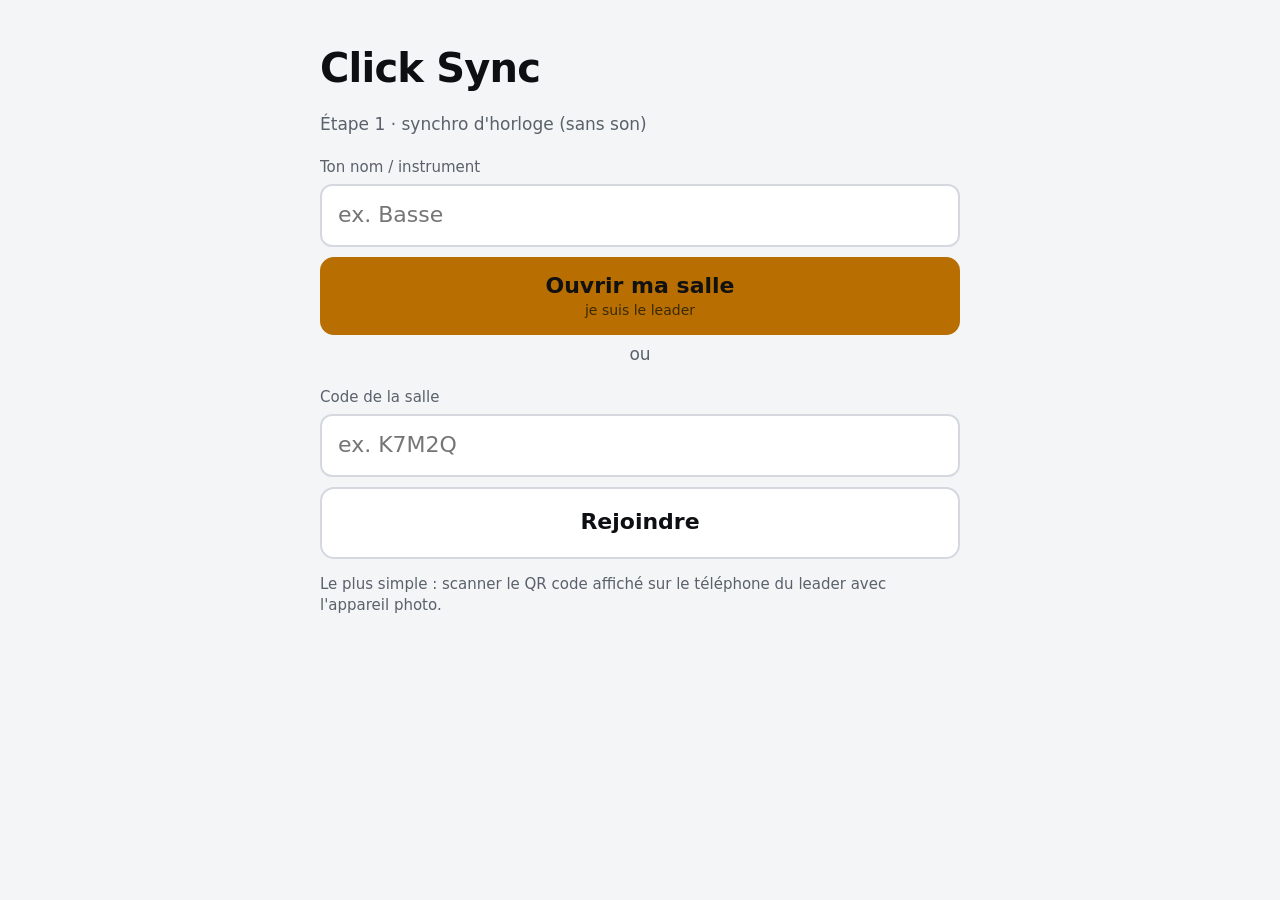
==== index.html @ 8f1a4a06 "Add files via upload" ====
<!doctype html>
<html lang="fr">
  <head>
    <meta charset="utf-8" />
    <meta name="viewport" content="width=device-width, initial-scale=1, viewport-fit=cover" />
    <meta name="color-scheme" content="dark light" />
    <meta name="theme-color" content="#0d0f12" />
    <meta name="apple-mobile-web-app-capable" content="yes" />
    <title>Click Sync</title>
    <script type="module" crossorigin src="./assets/index-BKFMQPiR.js"></script>
    <link rel="stylesheet" crossorigin href="./assets/index-By4wDAma.css">
  </head>
  <body>
    <div id="app"></div>
  </body>
</html>
---- assets/index-By4wDAma.css ----
:root{--bg:#0d0f12;--panel:#171a1f;--line:#2a2f37;--text:#f2f4f7;--muted:#9aa3ae;--accent:#ffb020;--ok:#2ecc71;--bad:#ff4d4d;--flash:#fff;--lightningcss-light: ;--lightningcss-dark:initial;color-scheme:dark}@media (prefers-color-scheme:light){:root{--bg:#f4f5f7;--panel:#fff;--line:#d5d9df;--text:#0d0f12;--muted:#59616b;--accent:#b86e00;--ok:#128a44;--bad:#c62828;--flash:#000;--lightningcss-light:initial;--lightningcss-dark: ;color-scheme:light}}*{box-sizing:border-box}html,body{background:var(--bg);color:var(--text);margin:0}body{padding:env(safe-area-inset-top) 16px env(safe-area-inset-bottom);-webkit-text-size-adjust:100%;font:17px/1.4 system-ui,-apple-system,Segoe UI,Roboto,sans-serif}main{max-width:640px;margin:0 auto;padding:16px 0 48px}h1{letter-spacing:-.02em;margin:24px 0 0;font-size:40px}h2{color:var(--muted);text-transform:uppercase;letter-spacing:.06em;margin:28px 0 10px;font-size:18px}.sub,.hint,.or{color:var(--muted)}.or{text-align:center;margin:8px 0}.hint{font-size:15px}.field{color:var(--muted);margin:20px 0 10px;font-size:15px;display:block}input{width:100%;font:inherit;color:var(--text);background:var(--panel);border:2px solid var(--line);border-radius:12px;margin-top:6px;padding:14px 16px;font-size:22px;display:block}input:focus{border-color:var(--accent);outline:none}input.invalid{border-color:var(--bad)}button{font:inherit;color:var(--text);background:var(--panel);border:2px solid var(--line);cursor:pointer;-webkit-tap-highlight-color:transparent;border-radius:14px}button:active{transform:scale(.98)}button.big{width:100%;min-height:72px;padding:12px;font-size:22px;font-weight:700;display:block}button.big span{color:var(--muted);font-size:14px;font-weight:400;display:block}button.primary{background:var(--accent);border-color:var(--accent);color:#111}button.primary span{color:#3a2a00}button.small{min-height:48px;padding:8px 14px;font-size:15px}button.small.on{border-color:var(--accent);color:var(--accent)}header{justify-content:space-between;align-items:center;gap:12px;font-size:18px;display:flex}.role{color:var(--accent);font-weight:700}.banner{background:var(--panel);border:3px solid var(--line);border-radius:16px;margin:16px 0;padding:18px}.banner.ok{border-color:var(--ok)}.banner.bad{border-color:var(--bad)}.banner.warn{border-color:var(--accent)}.big-state{font-size:30px;font-weight:800}.banner.ok .big-state{color:var(--ok)}.banner.bad .big-state{color:var(--bad)}.big-num{font-variant-numeric:tabular-nums;font-size:52px;font-weight:800;line-height:1.1}details{background:var(--panel);border:2px solid var(--line);border-radius:16px;padding:12px 16px}summary{cursor:pointer;min-height:32px;font-weight:700}#qr{background:#fff;border-radius:8px;max-width:280px;margin:12px auto;padding:8px}#qr svg{width:100%;height:auto;display:block}.url{color:var(--muted);word-break:break-all;text-align:center;font-size:14px}.tools{flex-wrap:wrap;gap:10px;margin-top:16px;display:flex}.device{background:var(--panel);border:2px solid var(--line);border-left-width:8px;border-radius:14px;margin-bottom:10px;padding:12px 14px}.device.ok{border-left-color:var(--ok)}.device.bad{border-left-color:var(--bad)}.dhead{flex-wrap:wrap;align-items:baseline;gap:8px;display:flex}.dhead b{font-size:20px}.dhead small{color:var(--muted)}.dhead em{margin-left:auto;font-style:normal;font-weight:700}.device.ok em{color:var(--ok)}.device.bad em{color:var(--bad)}.metrics{grid-template-columns:repeat(auto-fill,minmax(140px,1fr));gap:6px 12px;margin-top:8px;display:grid}.m span{color:var(--muted);font-size:13px;display:block}.m b{font-variant-numeric:tabular-nums}#flashlayer{background:var(--flash);opacity:0;pointer-events:none;position:fixed;inset:0}#flashlayer.on{opacity:1}
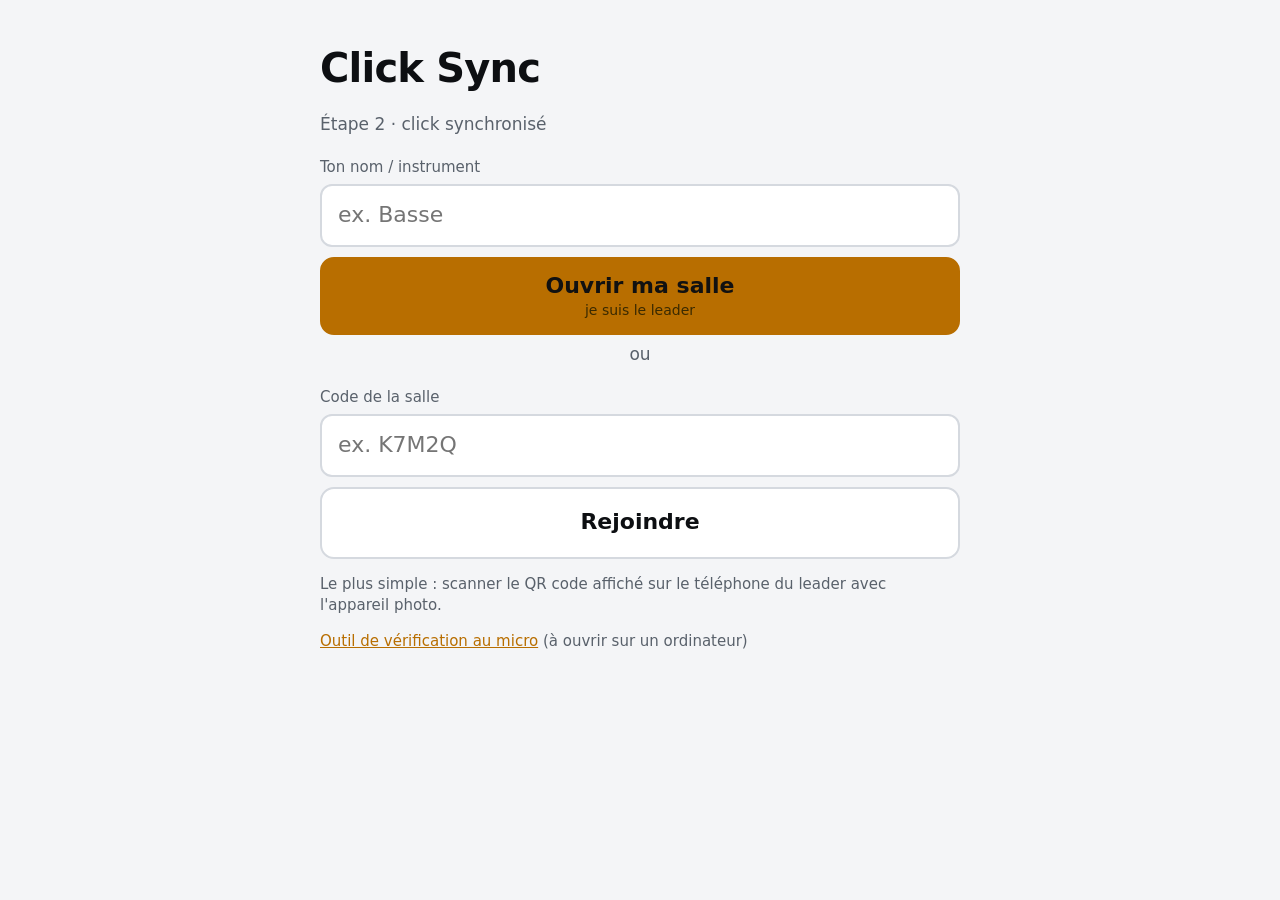
==== commit 341e8573: "Add files via upload" ====
--- a/index.html
+++ b/index.html
@@ -7,8 +7,9 @@
     <meta name="theme-color" content="#0d0f12" />
     <meta name="apple-mobile-web-app-capable" content="yes" />
     <title>Click Sync</title>
-    <script type="module" crossorigin src="./assets/index-BKFMQPiR.js"></script>
-    <link rel="stylesheet" crossorigin href="./assets/index-By4wDAma.css">
+    <script type="module" crossorigin src="./assets/main-83iiBUWT.js"></script>
+    <link rel="modulepreload" crossorigin href="./assets/style-CHm-liLP.js">
+    <link rel="stylesheet" crossorigin href="./assets/style-BWfEwQAd.css">
   </head>
   <body>
     <div id="app"></div>
--- a/assets/style-BWfEwQAd.css
+++ b/assets/style-BWfEwQAd.css
@@ -0,0 +1 @@
+:root{--bg:#0d0f12;--panel:#171a1f;--line:#2a2f37;--text:#f2f4f7;--muted:#9aa3ae;--accent:#ffb020;--ok:#2ecc71;--bad:#ff4d4d;--flash:#fff;--lightningcss-light: ;--lightningcss-dark:initial;color-scheme:dark}@media (prefers-color-scheme:light){:root{--bg:#f4f5f7;--panel:#fff;--line:#d5d9df;--text:#0d0f12;--muted:#59616b;--accent:#b86e00;--ok:#128a44;--bad:#c62828;--flash:#000;--lightningcss-light:initial;--lightningcss-dark: ;color-scheme:light}}*{box-sizing:border-box}html,body{background:var(--bg);color:var(--text);margin:0}body{padding:env(safe-area-inset-top) 16px env(safe-area-inset-bottom);-webkit-text-size-adjust:100%;font:17px/1.4 system-ui,-apple-system,Segoe UI,Roboto,sans-serif}main{max-width:640px;margin:0 auto;padding:16px 0 48px}h1{letter-spacing:-.02em;margin:24px 0 0;font-size:40px}h2{color:var(--muted);text-transform:uppercase;letter-spacing:.06em;margin:28px 0 10px;font-size:18px}.sub,.hint,.or{color:var(--muted)}.or{text-align:center;margin:8px 0}.hint{font-size:15px}.field{color:var(--muted);margin:20px 0 10px;font-size:15px;display:block}input{width:100%;font:inherit;color:var(--text);background:var(--panel);border:2px solid var(--line);border-radius:12px;margin-top:6px;padding:14px 16px;font-size:22px;display:block}input:focus{border-color:var(--accent);outline:none}input.invalid{border-color:var(--bad)}button{font:inherit;color:var(--text);background:var(--panel);border:2px solid var(--line);cursor:pointer;-webkit-tap-highlight-color:transparent;border-radius:14px}button:active{transform:scale(.98)}button.big{width:100%;min-height:72px;padding:12px;font-size:22px;font-weight:700;display:block}button.big span{color:var(--muted);font-size:14px;font-weight:400;display:block}button.primary{background:var(--accent);border-color:var(--accent);color:#111}button.primary span{color:#3a2a00}button.small{min-height:48px;padding:8px 14px;font-size:15px}button.small.on{border-color:var(--accent);color:var(--accent)}header{justify-content:space-between;align-items:center;gap:12px;font-size:18px;display:flex}.role{color:var(--accent);font-weight:700}.banner{background:var(--panel);border:3px solid var(--line);border-radius:16px;margin:16px 0;padding:18px}.banner.ok{border-color:var(--ok)}.banner.bad{border-color:var(--bad)}.banner.warn{border-color:var(--accent)}.big-state{font-size:30px;font-weight:800}.banner.ok .big-state{color:var(--ok)}.banner.bad .big-state{color:var(--bad)}.big-num{font-variant-numeric:tabular-nums;font-size:52px;font-weight:800;line-height:1.1}details{background:var(--panel);border:2px solid var(--line);border-radius:16px;padding:12px 16px}summary{cursor:pointer;min-height:32px;font-weight:700}#qr{background:#fff;border-radius:8px;max-width:280px;margin:12px auto;padding:8px}#qr svg{width:100%;height:auto;display:block}.url{color:var(--muted);word-break:break-all;text-align:center;font-size:14px}.tools{flex-wrap:wrap;gap:10px;margin-top:16px;display:flex}.device{background:var(--panel);border:2px solid var(--line);border-left-width:8px;border-radius:14px;margin-bottom:10px;padding:12px 14px}.device.ok{border-left-color:var(--ok)}.device.bad{border-left-color:var(--bad)}.dhead{flex-wrap:wrap;align-items:baseline;gap:8px;display:flex}.dhead b{font-size:20px}.dhead small{color:var(--muted)}.dhead em{margin-left:auto;font-style:normal;font-weight:700}.device.ok em{color:var(--ok)}.device.bad em{color:var(--bad)}.metrics{grid-template-columns:repeat(auto-fill,minmax(140px,1fr));gap:6px 12px;margin-top:8px;display:grid}.m span{color:var(--muted);font-size:13px;display:block}.m b{font-variant-numeric:tabular-nums}#flashlayer{background:var(--flash);opacity:0;pointer-events:none;position:fixed;inset:0}#flashlayer.on{opacity:1}.hidden{display:none!important}a{color:var(--accent)}.syncline{background:var(--panel);border:2px solid var(--line);border-radius:12px;margin:12px 0;padding:10px 14px;font-size:15px}.syncline.ok{border-color:var(--ok)}.syncline.ok b{color:var(--ok)}.syncline.bad{border-color:var(--bad)}.syncline.bad b{color:var(--bad);font-size:20px}.syncline.warn{border-color:var(--accent)}.beat{text-align:center;background:var(--panel);border:3px solid var(--line);border-radius:20px;margin:12px 0;padding:12px}.beatlabel{color:var(--muted);text-transform:uppercase;letter-spacing:.06em;font-size:20px;font-weight:700}.beatnum{font-variant-numeric:tabular-nums;font-size:min(44vw,240px);font-weight:900;line-height:1}.beat.playing.downbeat .beatnum{color:var(--accent)}.beat.countin{border-color:var(--accent)}.beat.countin .beatlabel{color:var(--accent)}.dots{justify-content:center;gap:14px;min-height:26px;display:flex}.dots i{background:var(--line);border-radius:50%;width:22px;height:22px}.dots i.on{background:var(--accent)}.transport{margin:12px 0}.tempo{justify-content:center;align-items:center;gap:8px;margin:12px 0;display:flex}.tempo>div{text-align:center;min-width:110px}.tempo b{font-variant-numeric:tabular-nums;font-size:44px;line-height:1;display:block}.tempo span{color:var(--muted);font-size:13px}.tempo button{min-width:56px;min-height:56px;font-size:18px;font-weight:700}button.big.stop{background:var(--bad);border-color:var(--bad);color:#fff}details{margin-top:14px}input[type=range]{height:44px;accent-color:var(--accent);background:0 0;border:none;padding:0}main.wide{max-width:980px}.steps{padding-left:20px}.steps li{margin:6px 0}.scroll{overflow-x:auto}table{border-collapse:collapse;font-variant-numeric:tabular-nums;width:100%;margin-top:16px}th,td{text-align:left;border-bottom:1px solid var(--line);white-space:nowrap;padding:8px 10px}th{color:var(--muted);font-size:13px;font-weight:600}tr.ok td:first-child{box-shadow:inset 6px 0 var(--ok)}tr.bad td:first-child{box-shadow:inset 6px 0 var(--bad)}.kpis{grid-template-columns:repeat(auto-fit,minmax(180px,1fr));gap:10px;margin-top:16px;display:grid}.kpi{background:var(--panel);border:2px solid var(--line);border-radius:14px;padding:12px 14px}.kpi.ok{border-color:var(--ok)}.kpi.bad{border-color:var(--bad)}.kpi span,.kpi small{color:var(--muted);font-size:13px;display:block}.kpi b{font-variant-numeric:tabular-nums;font-size:30px}button:disabled{opacity:.5}
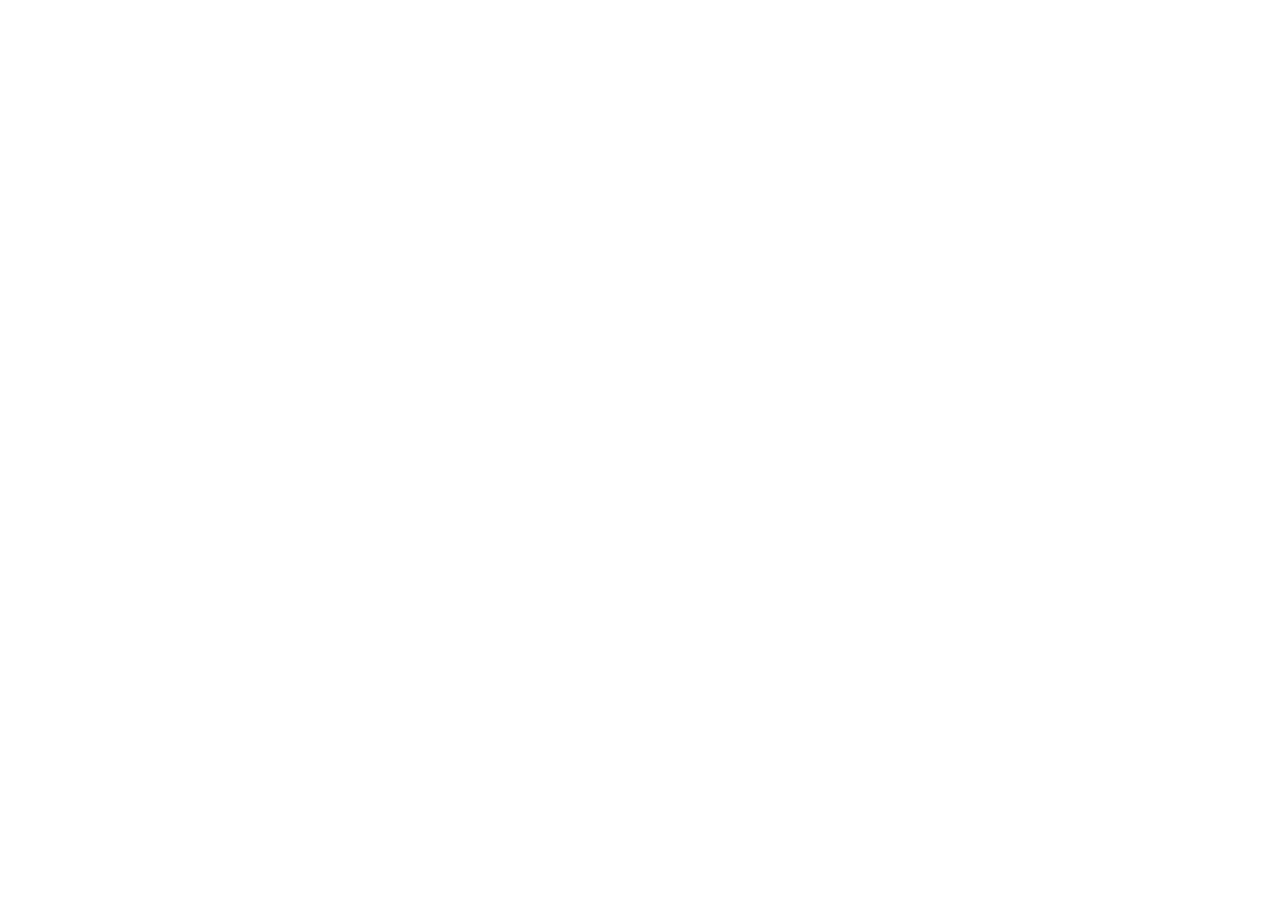
==== commit 5ee2dd8e: "Add files via upload" ====
--- a/index.html
+++ b/index.html
@@ -7,9 +7,9 @@
     <meta name="theme-color" content="#0d0f12" />
     <meta name="apple-mobile-web-app-capable" content="yes" />
     <title>Click Sync</title>
-    <script type="module" crossorigin src="./assets/main-83iiBUWT.js"></script>
-    <link rel="modulepreload" crossorigin href="./assets/style-CHm-liLP.js">
-    <link rel="stylesheet" crossorigin href="./assets/style-BWfEwQAd.css">
+    <script type="module" crossorigin src="./assets/main-Bmc4RZAK.js"></script>
+    <link rel="modulepreload" crossorigin href="./assets/style-BR41Qc20.js">
+    <link rel="stylesheet" crossorigin href="./assets/style-CN7kV2zy.css">
   </head>
   <body>
     <div id="app"></div>
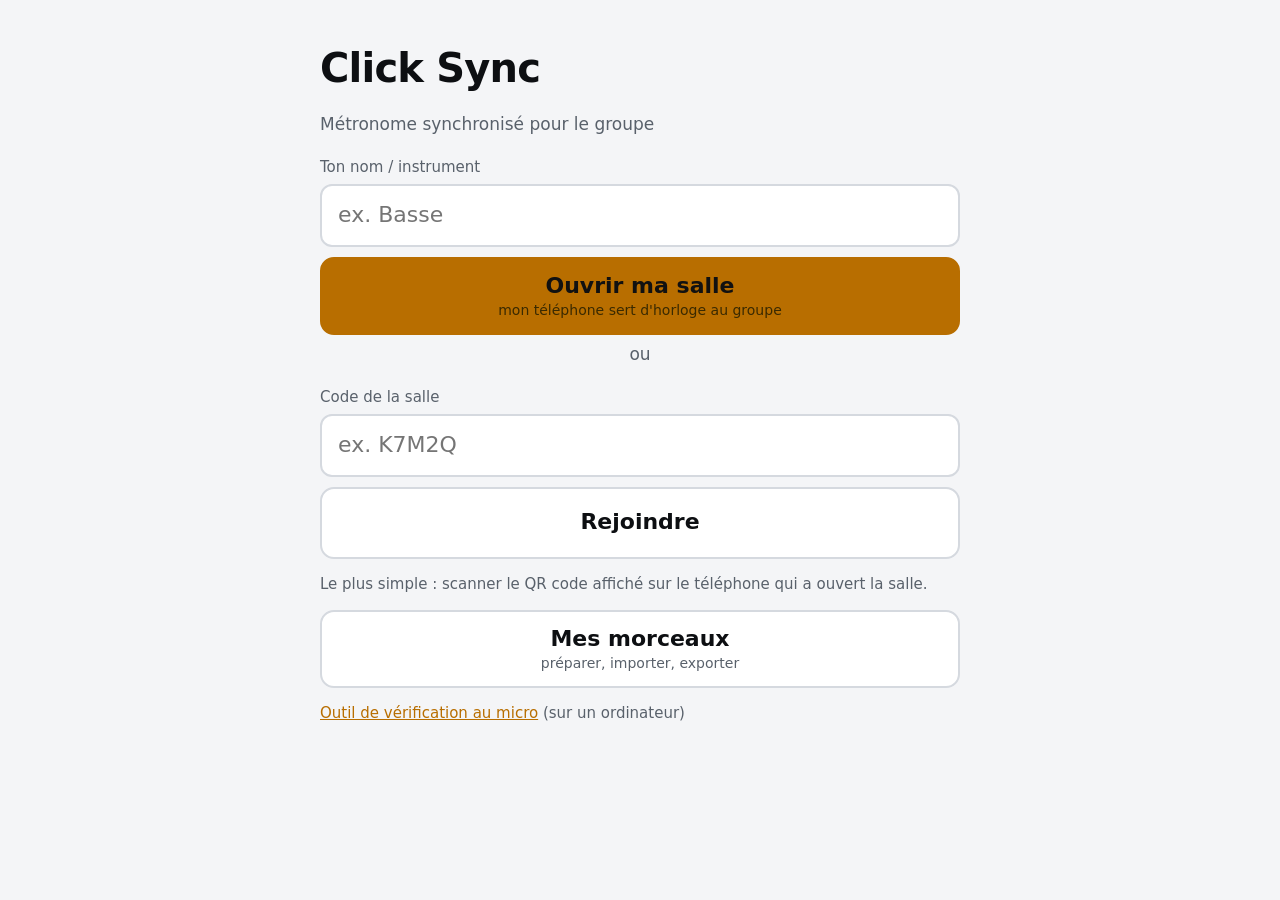
==== commit f933380d: "Add files via upload" ====
--- a/index.html
+++ b/index.html
@@ -7,9 +7,9 @@
     <meta name="theme-color" content="#0d0f12" />
     <meta name="apple-mobile-web-app-capable" content="yes" />
     <title>Click Sync</title>
-    <script type="module" crossorigin src="./assets/main-Bmc4RZAK.js"></script>
-    <link rel="modulepreload" crossorigin href="./assets/style-BR41Qc20.js">
-    <link rel="stylesheet" crossorigin href="./assets/style-CN7kV2zy.css">
+    <script type="module" crossorigin src="./main-BQg0typQ.js"></script>
+    <link rel="modulepreload" crossorigin href="./style-I3SqId_m.js">
+    <link rel="stylesheet" crossorigin href="./style-CN7kV2zy.css">
   </head>
   <body>
     <div id="app"></div>
--- a/style-CN7kV2zy.css
+++ b/style-CN7kV2zy.css
@@ -0,0 +1 @@
+:root{--bg:#0d0f12;--panel:#171a1f;--line:#2a2f37;--text:#f2f4f7;--muted:#9aa3ae;--accent:#ffb020;--ok:#2ecc71;--bad:#ff4d4d;--flash:#fff;--lightningcss-light: ;--lightningcss-dark:initial;color-scheme:dark}@media (prefers-color-scheme:light){:root{--bg:#f4f5f7;--panel:#fff;--line:#d5d9df;--text:#0d0f12;--muted:#59616b;--accent:#b86e00;--ok:#128a44;--bad:#c62828;--flash:#000;--lightningcss-light:initial;--lightningcss-dark: ;color-scheme:light}}*{box-sizing:border-box}html,body{background:var(--bg);color:var(--text);margin:0}body{padding:env(safe-area-inset-top) 16px env(safe-area-inset-bottom);-webkit-text-size-adjust:100%;font:17px/1.4 system-ui,-apple-system,Segoe UI,Roboto,sans-serif}main{max-width:640px;margin:0 auto;padding:16px 0 48px}h1{letter-spacing:-.02em;margin:24px 0 0;font-size:40px}h2{color:var(--muted);text-transform:uppercase;letter-spacing:.06em;margin:28px 0 10px;font-size:18px}.sub,.hint,.or{color:var(--muted)}.or{text-align:center;margin:8px 0}.hint{font-size:15px}.field{color:var(--muted);margin:20px 0 10px;font-size:15px;display:block}input{width:100%;font:inherit;color:var(--text);background:var(--panel);border:2px solid var(--line);border-radius:12px;margin-top:6px;padding:14px 16px;font-size:22px;display:block}input:focus{border-color:var(--accent);outline:none}input.invalid{border-color:var(--bad)}button{font:inherit;color:var(--text);background:var(--panel);border:2px solid var(--line);cursor:pointer;-webkit-tap-highlight-color:transparent;border-radius:14px}button:active{transform:scale(.98)}button.big{width:100%;min-height:72px;padding:12px;font-size:22px;font-weight:700;display:block}button.big span{color:var(--muted);font-size:14px;font-weight:400;display:block}button.primary{background:var(--accent);border-color:var(--accent);color:#111}button.primary span{color:#3a2a00}button.small{min-height:48px;padding:8px 14px;font-size:15px}button.small.on{border-color:var(--accent);color:var(--accent)}header{justify-content:space-between;align-items:center;gap:12px;font-size:18px;display:flex}.role{color:var(--accent);font-weight:700}.banner{background:var(--panel);border:3px solid var(--line);border-radius:16px;margin:16px 0;padding:18px}.banner.ok{border-color:var(--ok)}.banner.bad{border-color:var(--bad)}.banner.warn{border-color:var(--accent)}.big-state{font-size:30px;font-weight:800}.banner.ok .big-state{color:var(--ok)}.banner.bad .big-state{color:var(--bad)}.big-num{font-variant-numeric:tabular-nums;font-size:52px;font-weight:800;line-height:1.1}details{background:var(--panel);border:2px solid var(--line);border-radius:16px;padding:12px 16px}summary{cursor:pointer;min-height:32px;font-weight:700}#qr svg{width:100%;height:auto;display:block}.url{color:var(--muted);word-break:break-all;text-align:center;font-size:14px}.tools{flex-wrap:wrap;gap:10px;margin-top:16px;display:flex}.device{background:var(--panel);border:2px solid var(--line);border-left-width:8px;border-radius:14px;margin-bottom:10px;padding:12px 14px}.device.ok{border-left-color:var(--ok)}.device.bad{border-left-color:var(--bad)}.dhead{flex-wrap:wrap;align-items:baseline;gap:8px;display:flex}.dhead b{font-size:20px}.dhead small{color:var(--muted)}.dhead em{margin-left:auto;font-style:normal;font-weight:700}.device.ok em{color:var(--ok)}.device.bad em{color:var(--bad)}.metrics{grid-template-columns:repeat(auto-fill,minmax(140px,1fr));gap:6px 12px;margin-top:8px;display:grid}.m span{color:var(--muted);font-size:13px;display:block}.m b{font-variant-numeric:tabular-nums}#flashlayer{background:var(--flash);opacity:0;pointer-events:none;position:fixed;inset:0}#flashlayer.on{opacity:1}.hidden{display:none!important}a{color:var(--accent)}.syncline{background:var(--panel);border:2px solid var(--line);border-radius:12px;margin:12px 0;padding:10px 14px;font-size:15px}.syncline.ok{border-color:var(--ok)}.syncline.ok b{color:var(--ok)}.syncline.bad{border-color:var(--bad)}.syncline.bad b{color:var(--bad);font-size:20px}.syncline.warn{border-color:var(--accent)}.beat{text-align:center;background:var(--panel);border:3px solid var(--line);border-radius:20px;margin:12px 0;padding:12px}.beatlabel{color:var(--muted);text-transform:uppercase;letter-spacing:.06em;font-size:20px;font-weight:700}.beatnum{font-variant-numeric:tabular-nums;font-size:min(44vw,240px);font-weight:900;line-height:1}.beat.playing.downbeat .beatnum{color:var(--accent)}.beat.countin{border-color:var(--accent)}.beat.countin .beatlabel{color:var(--accent)}.dots{flex-wrap:wrap;justify-content:center;align-items:center;gap:10px;min-height:48px;display:flex}.dots i{--w:1;height:34px;min-width:calc(34px * var(--w) + 10px * (var(--w) - 1));background:var(--line);cursor:pointer;border-radius:17px}.dots i.N{height:22px}.dots i.M{height:22px;box-shadow:inset 0 0 0 3px var(--line);background:0 0}.dots i.on{background:var(--accent)}.dots i.M.on{box-shadow:inset 0 0 0 3px var(--accent);background:0 0}.transport{margin:12px 0}.tempo{justify-content:center;align-items:center;gap:8px;margin:12px 0;display:flex}.tempo>div{text-align:center;min-width:110px}.tempo b{font-variant-numeric:tabular-nums;font-size:44px;line-height:1;display:block}.tempo span{color:var(--muted);font-size:13px}.tempo button{min-width:56px;min-height:56px;font-size:18px;font-weight:700}button.big.stop{background:var(--bad);border-color:var(--bad);color:#fff}details{margin-top:14px}input[type=range]{height:44px;accent-color:var(--accent);background:0 0;border:none;padding:0}main.wide{max-width:980px}.steps{padding-left:20px}.steps li{margin:6px 0}.scroll{overflow-x:auto}table{border-collapse:collapse;font-variant-numeric:tabular-nums;width:100%;margin-top:16px}th,td{text-align:left;border-bottom:1px solid var(--line);white-space:nowrap;padding:8px 10px}th{color:var(--muted);font-size:13px;font-weight:600}tr.ok td:first-child{box-shadow:inset 6px 0 var(--ok)}tr.bad td:first-child{box-shadow:inset 6px 0 var(--bad)}.kpis{grid-template-columns:repeat(auto-fit,minmax(180px,1fr));gap:10px;margin-top:16px;display:grid}.kpi{background:var(--panel);border:2px solid var(--line);border-radius:14px;padding:12px 14px}.kpi.ok{border-color:var(--ok)}.kpi.bad{border-color:var(--bad)}.kpi span,.kpi small{color:var(--muted);font-size:13px;display:block}.kpi b{font-variant-numeric:tabular-nums;font-size:30px}button:disabled{opacity:.5}h3{color:var(--muted);text-transform:uppercase;letter-spacing:.06em;margin:22px 0 8px;font-size:15px}.tabs{z-index:5;background:var(--bg);grid-template-columns:repeat(4,1fr);gap:6px;padding:8px 0;display:grid;position:sticky;top:0}.tabs button{min-height:48px;font-size:15px;font-weight:700}.tabs button.on{border-color:var(--accent);color:var(--accent)}.chips{flex-wrap:wrap;gap:8px;margin:8px 0;display:flex}.chip{border-radius:12px;min-width:56px;min-height:48px;padding:6px 14px;font-size:17px;font-weight:700}.chip.on{background:var(--accent);border-color:var(--accent);color:#111}.leadbar{color:var(--muted);justify-content:space-between;align-items:center;gap:10px;margin:6px 0;display:flex}.leadbar .me{color:var(--ok);font-weight:700}.controls{border:none;min-width:0;margin:0;padding:0}.controls:disabled{opacity:.45}.controls input[type=range]{width:100%}.custom{flex-wrap:wrap;align-items:center;gap:8px;margin:8px 0;display:flex}.custom input,.custom select{width:auto;margin:0;padding:10px;font-size:18px}.custom #cnum{width:80px}.custom #cgroups{flex:1;min-width:140px}select{font:inherit;color:var(--text);background:var(--panel);border:2px solid var(--line);border-radius:10px;padding:10px;font-size:17px}.field.inline{align-items:center;gap:10px;margin:8px 0;display:flex}.field.inline select{flex:1;min-width:0}.songbar{background:var(--panel);border:2px solid var(--line);border-radius:14px;margin:8px 0;padding:12px 14px}.songbar b{font-size:20px}.songbar .small{margin-top:6px}.chart{background:var(--panel);border:2px solid var(--line);scroll-behavior:smooth;border-radius:14px;max-height:46vh;margin:10px 0;padding:4px 10px 10px;overflow-y:auto}.chart h4{color:var(--accent);margin:12px 0 6px;font-size:15px}.chart h4 small{color:var(--muted);font-weight:400}.bars{grid-template-columns:repeat(4,1fr);gap:4px;display:grid}.bar{text-align:center;border:2px solid var(--line);word-break:break-word;border-radius:8px;justify-content:center;align-items:center;min-height:52px;padding:4px;font-size:19px;font-weight:700;display:flex}.bar.next{border-color:var(--muted)}.bar.cur{background:var(--accent);border-color:var(--accent);color:#111}.bar.cur .dim{color:#3a2a00}.dim{color:var(--muted);font-weight:400}.libtools{flex-wrap:wrap;gap:8px;margin:12px 0;display:flex}.filebtn{border:2px solid var(--line);background:var(--panel);cursor:pointer;border-radius:14px;align-items:center;min-height:48px;padding:8px 14px;font-size:15px;display:inline-flex}.songcard{background:var(--panel);border:2px solid var(--line);border-radius:14px;margin:10px 0;padding:12px 14px}.songcard b{font-size:19px}.row{flex-wrap:wrap;gap:8px;margin-top:8px;display:flex}button.primary.small{background:var(--accent);border-color:var(--accent);color:#111;font-weight:700}button.danger{color:var(--bad)}.editor textarea{width:100%;min-height:50vh;color:var(--text);background:var(--panel);border:2px solid var(--line);border-radius:12px;padding:12px;font:15px/1.5 ui-monospace,Menlo,Consolas,monospace}.editor .err{color:var(--bad)}.help pre{white-space:pre-wrap;color:var(--muted);font-size:13px}#toast{left:16px;right:16px;bottom:calc(16px + env(safe-area-inset-bottom));background:var(--text);max-width:600px;color:var(--bg);opacity:0;pointer-events:none;z-index:20;border-radius:12px;margin:0 auto;padding:14px 16px;font-weight:600;transition:all .2s;position:fixed;transform:translateY(20px)}#toast.on{opacity:1;transform:none}#qr{background:#fff;border-radius:8px;max-width:280px;margin:12px auto;padding:8px}
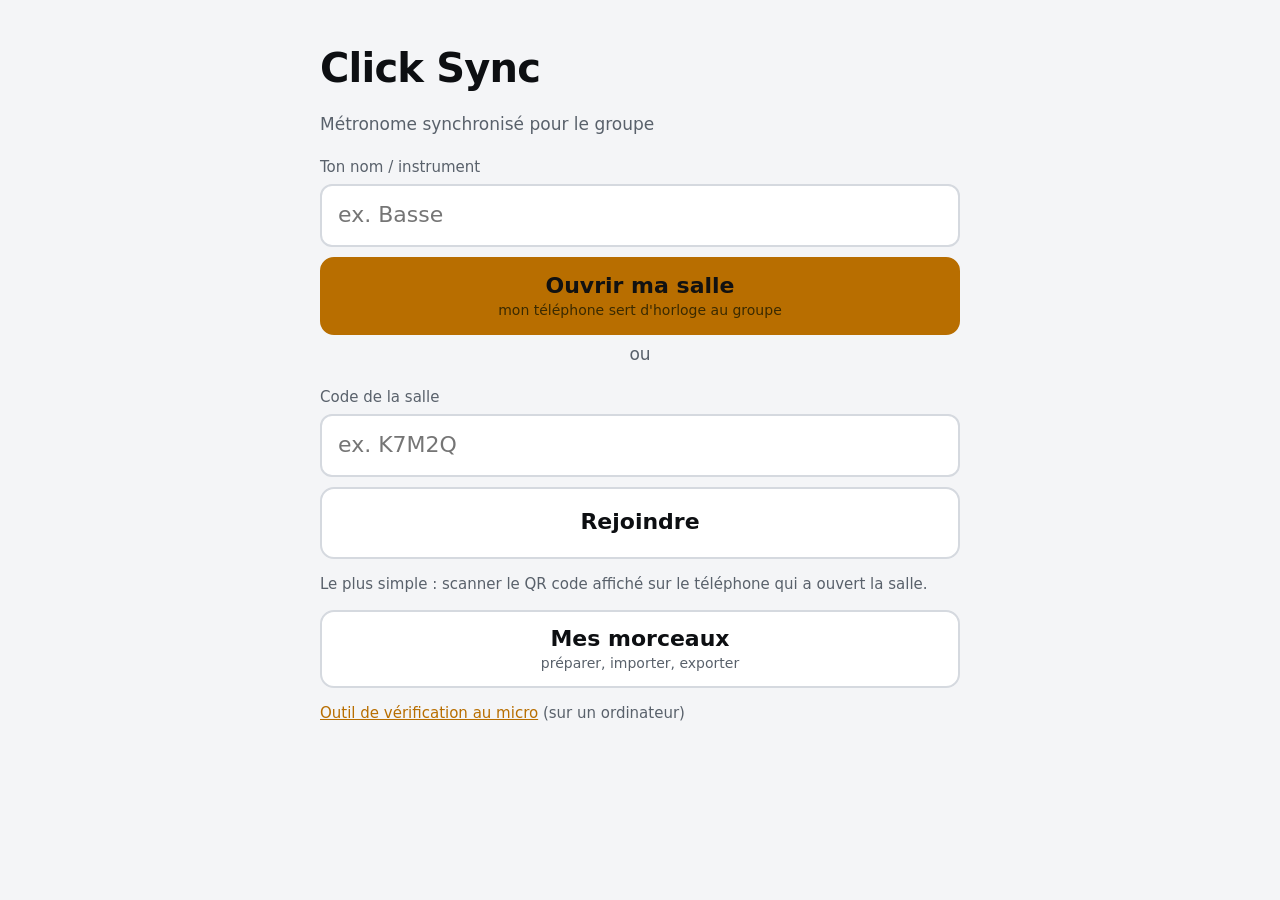
==== commit dff05637: "Add files via upload" ====
--- a/index.html
+++ b/index.html
@@ -7,9 +7,9 @@
     <meta name="theme-color" content="#0d0f12" />
     <meta name="apple-mobile-web-app-capable" content="yes" />
     <title>Click Sync</title>
-    <script type="module" crossorigin src="./main-BQg0typQ.js"></script>
-    <link rel="modulepreload" crossorigin href="./style-I3SqId_m.js">
-    <link rel="stylesheet" crossorigin href="./style-CN7kV2zy.css">
+    <script type="module" crossorigin src="./main-BSJ5BF87.js"></script>
+    <link rel="modulepreload" crossorigin href="./style-BLji4uHI.js">
+    <link rel="stylesheet" crossorigin href="./style-BCJaIbcO.css">
   </head>
   <body>
     <div id="app"></div>
--- a/style-BCJaIbcO.css
+++ b/style-BCJaIbcO.css
@@ -0,0 +1 @@
+:root{--bg:#0d0f12;--panel:#171a1f;--panel2:#1f232a;--line:#2a2f37;--text:#f2f4f7;--muted:#9aa3ae;--accent:#ffb020;--ok:#2ecc71;--bad:#ff4d4d;--flash:#fff;--root:#ffad33;--note-bg:#0d0e10;--note-line:#8fc6ff;--note-fg:#e6f1ff;--next:#46d37f;--slash:#b9a7ff;--lightningcss-light: ;--lightningcss-dark:initial;color-scheme:dark}@media (prefers-color-scheme:light){:root{--bg:#f4f5f7;--panel:#fff;--panel2:#eef0f3;--line:#d5d9df;--text:#0d0f12;--muted:#59616b;--accent:#b86e00;--ok:#128a44;--bad:#c62828;--flash:#000;--root:#d98200;--note-bg:#fff;--note-line:#2a6fc0;--note-fg:#0d2a4d;--next:#138a45;--slash:#6b4fd8;--lightningcss-light:initial;--lightningcss-dark: ;color-scheme:light}}*{box-sizing:border-box}html,body{background:var(--bg);color:var(--text);margin:0}body{padding:env(safe-area-inset-top) 16px env(safe-area-inset-bottom);-webkit-text-size-adjust:100%;font:17px/1.4 system-ui,-apple-system,Segoe UI,Roboto,sans-serif}main{max-width:640px;margin:0 auto;padding:16px 0 48px}h1{letter-spacing:-.02em;margin:24px 0 0;font-size:40px}h2{color:var(--muted);text-transform:uppercase;letter-spacing:.06em;margin:28px 0 10px;font-size:18px}.sub,.hint,.or{color:var(--muted)}.or{text-align:center;margin:8px 0}.hint{font-size:15px}.field{color:var(--muted);margin:20px 0 10px;font-size:15px;display:block}input{width:100%;font:inherit;color:var(--text);background:var(--panel);border:2px solid var(--line);border-radius:12px;margin-top:6px;padding:14px 16px;font-size:22px;display:block}input:focus{border-color:var(--accent);outline:none}input.invalid{border-color:var(--bad)}button{font:inherit;color:var(--text);background:var(--panel);border:2px solid var(--line);cursor:pointer;-webkit-tap-highlight-color:transparent;border-radius:14px}button:active{transform:scale(.98)}button.big{width:100%;min-height:72px;padding:12px;font-size:22px;font-weight:700;display:block}button.big span{color:var(--muted);font-size:14px;font-weight:400;display:block}button.primary{background:var(--accent);border-color:var(--accent);color:#111}button.primary span{color:#3a2a00}button.small{min-height:48px;padding:8px 14px;font-size:15px}button.small.on{border-color:var(--accent);color:var(--accent)}header{justify-content:space-between;align-items:center;gap:12px;font-size:18px;display:flex}.role{color:var(--accent);font-weight:700}.banner{background:var(--panel);border:3px solid var(--line);border-radius:16px;margin:16px 0;padding:18px}.banner.ok{border-color:var(--ok)}.banner.bad{border-color:var(--bad)}.banner.warn{border-color:var(--accent)}.big-state{font-size:30px;font-weight:800}.banner.ok .big-state{color:var(--ok)}.banner.bad .big-state{color:var(--bad)}.big-num{font-variant-numeric:tabular-nums;font-size:52px;font-weight:800;line-height:1.1}details{background:var(--panel);border:2px solid var(--line);border-radius:16px;padding:12px 16px}summary{cursor:pointer;min-height:32px;font-weight:700}#qr svg{width:100%;height:auto;display:block}.url{color:var(--muted);word-break:break-all;text-align:center;font-size:14px}.tools{flex-wrap:wrap;gap:10px;margin-top:16px;display:flex}.device{background:var(--panel);border:2px solid var(--line);border-left-width:8px;border-radius:14px;margin-bottom:10px;padding:12px 14px}.device.ok{border-left-color:var(--ok)}.device.bad{border-left-color:var(--bad)}.dhead{flex-wrap:wrap;align-items:baseline;gap:8px;display:flex}.dhead b{font-size:20px}.dhead small{color:var(--muted)}.dhead em{margin-left:auto;font-style:normal;font-weight:700}.device.ok em{color:var(--ok)}.device.bad em{color:var(--bad)}.metrics{grid-template-columns:repeat(auto-fill,minmax(140px,1fr));gap:6px 12px;margin-top:8px;display:grid}.m span{color:var(--muted);font-size:13px;display:block}.m b{font-variant-numeric:tabular-nums}#flashlayer{background:var(--flash);opacity:0;pointer-events:none;position:fixed;inset:0}#flashlayer.on{opacity:1}.hidden{display:none!important}a{color:var(--accent)}.syncline{background:var(--panel);border:2px solid var(--line);border-radius:12px;margin:12px 0;padding:10px 14px;font-size:15px}.syncline.ok{border-color:var(--ok)}.syncline.ok b{color:var(--ok)}.syncline.bad{border-color:var(--bad)}.syncline.bad b{color:var(--bad);font-size:20px}.syncline.warn{border-color:var(--accent)}.beat{text-align:center;background:var(--panel);border:3px solid var(--line);border-radius:20px;margin:12px 0;padding:12px}.beatlabel{color:var(--muted);text-transform:uppercase;letter-spacing:.06em;font-size:20px;font-weight:700}.beatnum{font-variant-numeric:tabular-nums;font-size:min(44vw,240px);font-weight:900;line-height:1}.beat.playing.downbeat .beatnum{color:var(--accent)}.beat.countin{border-color:var(--accent)}.beat.countin .beatlabel{color:var(--accent)}.dots{flex-wrap:wrap;justify-content:center;align-items:center;gap:10px;min-height:48px;display:flex}.dots i{--w:1;height:34px;min-width:calc(34px * var(--w) + 10px * (var(--w) - 1));background:var(--line);cursor:pointer;border-radius:17px}.dots i.N{height:22px}.dots i.M{height:22px;box-shadow:inset 0 0 0 3px var(--line);background:0 0}.dots i.on{background:var(--accent)}.dots i.M.on{box-shadow:inset 0 0 0 3px var(--accent);background:0 0}.transport{margin:12px 0}.tempo{justify-content:center;align-items:center;gap:8px;margin:12px 0;display:flex}.tempo span{color:var(--muted);font-size:13px}.tempo button{min-width:56px;min-height:56px;font-size:18px;font-weight:700}button.big.stop{background:var(--bad);border-color:var(--bad);color:#fff}details{margin-top:14px}input[type=range]{height:44px;accent-color:var(--accent);background:0 0;border:none;padding:0}main.wide{max-width:980px}.steps{padding-left:20px}.steps li{margin:6px 0}.scroll{overflow-x:auto}table{border-collapse:collapse;font-variant-numeric:tabular-nums;width:100%;margin-top:16px}th,td{text-align:left;border-bottom:1px solid var(--line);white-space:nowrap;padding:8px 10px}th{color:var(--muted);font-size:13px;font-weight:600}tr.ok td:first-child{box-shadow:inset 6px 0 var(--ok)}tr.bad td:first-child{box-shadow:inset 6px 0 var(--bad)}.kpis{grid-template-columns:repeat(auto-fit,minmax(180px,1fr));gap:10px;margin-top:16px;display:grid}.kpi{background:var(--panel);border:2px solid var(--line);border-radius:14px;padding:12px 14px}.kpi.ok{border-color:var(--ok)}.kpi.bad{border-color:var(--bad)}.kpi span,.kpi small{color:var(--muted);font-size:13px;display:block}.kpi b{font-variant-numeric:tabular-nums;font-size:30px}button:disabled{opacity:.5}h3{color:var(--muted);text-transform:uppercase;letter-spacing:.06em;margin:22px 0 8px;font-size:15px}.tabs{z-index:5;background:var(--bg);grid-template-columns:repeat(5,1fr);gap:6px;padding:8px 0;display:grid;position:sticky;top:0}.tabs button{min-height:48px;padding:0 2px;font-size:14px;font-weight:700}.tabs button.on{border-color:var(--accent);color:var(--accent)}.chips{flex-wrap:wrap;gap:8px;margin:8px 0;display:flex}.chip{border-radius:12px;min-width:56px;min-height:48px;padding:6px 14px;font-size:17px;font-weight:700}.chip.on{background:var(--accent);border-color:var(--accent);color:#111}.leadbar{color:var(--muted);justify-content:space-between;align-items:center;gap:10px;margin:6px 0;display:flex}.leadbar .me{color:var(--ok);font-weight:700}.controls{border:none;min-width:0;margin:0;padding:0}.controls:disabled{opacity:.45}.controls input[type=range]{width:100%}.custom{flex-wrap:wrap;align-items:center;gap:8px;margin:8px 0;display:flex}.custom input,.custom select{width:auto;margin:0;padding:10px;font-size:18px}.custom #cnum{width:80px}.custom #cgroups{flex:1;min-width:140px}select{font:inherit;color:var(--text);background:var(--panel);border:2px solid var(--line);border-radius:10px;padding:10px;font-size:17px}.field.inline{align-items:center;gap:10px;margin:8px 0;display:flex}.field.inline select{flex:1;min-width:0}.songbar{background:var(--panel);border:2px solid var(--line);border-radius:14px;margin:8px 0;padding:12px 14px}.songbar b{font-size:20px}.songbar .small{margin-top:6px}.chart{background:var(--panel);border:2px solid var(--line);scroll-behavior:smooth;border-radius:14px;max-height:46vh;margin:10px 0;padding:4px 10px 10px;position:relative;overflow-y:auto}.chart h4{color:var(--accent);margin:12px 0 6px;font-size:15px}.chart h4 small{color:var(--muted);font-weight:400}.bars{grid-template-columns:repeat(4,1fr);gap:4px;display:grid}.bar{text-align:center;border:2px solid var(--line);word-break:break-word;border-radius:8px;justify-content:center;align-items:center;min-height:52px;padding:4px;font-size:19px;font-weight:700;display:flex}.bar.next{border-color:var(--muted)}.bar.cur{background:var(--accent);border-color:var(--accent);color:#111}.bar.cur .dim{color:#3a2a00}.dim{color:var(--muted);font-weight:400}.libtools{flex-wrap:wrap;gap:8px;margin:12px 0;display:flex}.filebtn{border:2px solid var(--line);background:var(--panel);cursor:pointer;border-radius:14px;align-items:center;min-height:48px;padding:8px 14px;font-size:15px;display:inline-flex}.songcard{background:var(--panel);border:2px solid var(--line);border-radius:14px;margin:10px 0;padding:12px 14px}.songcard b{font-size:19px}.row{flex-wrap:wrap;gap:8px;margin-top:8px;display:flex}button.primary.small{background:var(--accent);border-color:var(--accent);color:#111;font-weight:700}button.danger{color:var(--bad)}.editor textarea{width:100%;min-height:50vh;color:var(--text);background:var(--panel);border:2px solid var(--line);border-radius:12px;padding:12px;font:15px/1.5 ui-monospace,Menlo,Consolas,monospace}.editor .err{color:var(--bad)}.help pre{white-space:pre-wrap;color:var(--muted);font-size:13px}#toast{left:16px;right:16px;bottom:calc(16px + env(safe-area-inset-bottom));background:var(--text);max-width:600px;color:var(--bg);opacity:0;pointer-events:none;z-index:20;border-radius:12px;margin:0 auto;padding:14px 16px;font-weight:600;transition:all .2s;position:fixed;transform:translateY(20px)}#toast.on{opacity:1;transform:none}#qr{background:#fff;border-radius:8px;max-width:280px;margin:12px auto;padding:8px}.beat.compact .beatnum{font-size:min(22vw,110px)}.quick{justify-content:center}.toggle{align-items:center;gap:12px;min-height:48px;font-size:17px;display:flex}.toggle input{width:26px;height:26px;accent-color:var(--accent);flex:none;margin:0}.concert{background:var(--panel);border:2px solid var(--line);border-radius:16px;margin:10px 0;padding:10px 12px}.c-top{justify-content:space-between;gap:10px;display:flex}.c-sec{text-transform:uppercase;letter-spacing:.08em;color:var(--root);font-size:15px;font-weight:800}.c-beat{color:var(--muted);font-variant-numeric:tabular-nums;font-size:14px}.c-main{grid-template-columns:1.4fr 1fr;align-items:start;gap:12px;display:grid}.c-main>.c-cur:only-child{grid-column:1/-1}.c-name{word-break:break-word;font-size:clamp(44px,15vw,96px);font-weight:900;line-height:1.05}.c-next{border-left:2px solid var(--line);color:var(--muted);padding-left:12px}.c-next .lbl,.c-bass .lbl{text-transform:uppercase;letter-spacing:.06em;color:var(--muted);font-size:13px}.n-name{color:var(--text);word-break:break-word;font-size:clamp(28px,9vw,56px);font-weight:800;line-height:1.1}.diag{color:var(--text);text-align:center;max-width:220px;margin:6px auto 0}.diag.small{max-width:130px}.diag .gdiag{width:100%;height:auto}.gdiag .dot{fill:var(--note-line)}.gdiag .capo{fill:var(--root)}.diag .shape{color:var(--root);margin-bottom:2px;font-size:13px}.dnote{margin-top:4px;font-size:12px;line-height:1.3}.dnote.warn{color:var(--accent)}.dnote.bad{color:var(--bad)}.c-bass{margin-top:10px;overflow-x:auto}.c-bass.next{opacity:.85}.b-head{align-items:center;gap:10px;padding:2px 4px 4px;display:flex}.b-notes{flex-wrap:wrap;flex:1;gap:12px;font-size:18px;display:flex}.b-notes span{font-weight:600}.b-notes span small{color:var(--muted);margin-left:2px;font-size:11px}.b-notes span.r{color:var(--root);font-weight:800}.bneck{width:100%;height:auto;color:var(--muted)}.bneck .inlay{fill:var(--line)}.bn circle{fill:var(--note-bg);stroke:var(--note-line);stroke-width:1.4px}.bn text{fill:var(--note-fg);font-family:system-ui,-apple-system,sans-serif;font-weight:700}.bn.root circle{fill:var(--root);stroke:var(--root)}.bn.root text{fill:#1b1200}.bn.bassn circle{stroke:var(--slash);stroke-width:2.4px}.bn.nextr circle{fill:#0000;stroke:var(--next);stroke-width:2px;stroke-dasharray:4 2.5}.bn.nextr text{fill:var(--next)}.nextring{fill:none;stroke:var(--next);stroke-width:2.5px}.b-legend{color:var(--next);align-items:center;gap:6px;padding:2px 6px;font-size:13px;display:flex}.b-legend i{border:2px solid var(--next);border-radius:50%;width:10px;height:10px}.c-count{margin:6px 0 2px}.c-cells{flex-wrap:wrap;gap:4px;display:flex}.c-cells i{background:var(--note-line);border-radius:5px;flex:1 0 14px;max-width:34px;height:16px;transition:background 80ms}.c-cells i.gone{background:var(--line)}.c-cells span{color:var(--muted)}.c-left{color:var(--muted);margin-top:4px;font-size:17px}.c-left b{color:var(--text);font-variant-numeric:tabular-nums;font-size:26px}.c-count.soon .c-cells i:not(.gone){background:var(--root)}.c-count.soon .c-left b{color:var(--root)}#cin{color:var(--root);font-variant-numeric:tabular-nums;text-transform:none;letter-spacing:0}.bar .slot{white-space:nowrap;text-align:left;flex-basis:0;min-width:0;padding-left:2px;font-size:16px;overflow:visible}.bar .slot+.slot{border-left:1px dashed var(--line)}.bar:has(.slot){justify-content:stretch;gap:0;padding:4px 2px}body.in-session{padding:0;overflow:hidden}.shell{background:var(--bg);max-width:720px;padding-top:env(safe-area-inset-top);flex-direction:column;margin:0 auto;display:flex;position:fixed;inset:0}.screens{flex:1;position:relative;overflow:hidden}.screen{will-change:transform, opacity;-webkit-overflow-scrolling:touch;padding:12px 16px 24px;display:none;position:absolute;inset:0;overflow-y:auto}.screen.on{display:block}.nav{border-top:2px solid var(--line);background:var(--panel);padding-bottom:env(safe-area-inset-bottom);grid-template-columns:repeat(3,1fr);display:grid;position:relative}.nav button{color:var(--muted);background:0 0;border:0;border-radius:0;flex-direction:column;align-items:center;gap:2px;padding:10px 0 12px;font-size:13px;font-weight:700;transition:color .25s;display:flex}.nav button svg{width:24px;height:24px}.nav button.on{color:var(--accent)}.nav-ind{pointer-events:none;justify-content:center;width:33.3333%;height:3px;transition:transform .45s cubic-bezier(.34,1.4,.64,1);display:flex;position:absolute;top:-2px;left:0}.nav-ind:before{content:"";background:var(--accent);border-radius:0 0 3px 3px;width:46px;height:3px}.small{font-size:13px}.dim{color:var(--muted)}.top{align-items:center;gap:8px;display:flex}.room{white-space:nowrap;font-weight:700}.room small{color:var(--muted);font-weight:400}.sync{border:2px solid var(--line);white-space:nowrap;text-overflow:ellipsis;border-radius:999px;min-width:0;margin-left:auto;padding:4px 10px;font-size:13px;font-weight:700;overflow:hidden}.sync.ok{border-color:var(--ok);color:var(--ok)}.sync.bad{border-color:var(--bad);color:var(--bad)}.sync.warn{border-color:var(--accent);color:var(--accent)}.more{letter-spacing:1px;flex:none;width:52px;height:44px;font-size:22px;font-weight:900;line-height:1}#unlock{margin-top:10px}.lead{color:var(--muted);justify-content:space-between;align-items:center;gap:8px;min-height:36px;margin:10px 0 4px;font-size:15px;display:flex}.lead .me{color:var(--ok)}.lead button{white-space:nowrap;padding:6px 12px;font-size:14px;font-weight:700}.songline{color:var(--muted);flex-wrap:wrap;align-items:center;gap:6px 12px;font-size:15px;display:flex}.songline .sl-title{flex-basis:100%}.songline b{color:var(--text)}.sl-row{flex-wrap:wrap;align-items:center;gap:8px;display:flex}.startat{align-items:center;gap:8px;display:flex}.startat select{padding:6px 8px;font-size:15px}.linkbtn{color:var(--accent);background:0 0;border:0;padding:6px 0;font-size:15px;font-weight:700}.stage{background:var(--panel);border:2px solid var(--line);border-radius:18px;margin-top:8px;padding:12px;transition:border-color .2s}.stage.countin{border-color:var(--accent)}.row1{align-items:center;gap:12px;display:flex}.beatnum{text-align:center;min-width:56px;color:var(--text);font-variant-numeric:tabular-nums;will-change:transform;font-size:72px;font-weight:900;line-height:1}.stage:not(.has-song) .beatnum{flex:1;min-width:0;font-size:min(34vw,170px)}.stage:not(.has-song) .row1{flex-direction:column}.stage:not(.has-song) .dots{width:100%}.stage.downbeat .beatnum{color:var(--accent)}.stage .dots{flex:1;justify-content:flex-start;min-height:36px}.stage .dots i{flex:var(--w) 1 0;min-width:0;max-width:none}.stage .sec{letter-spacing:.08em;text-transform:uppercase;color:var(--root);justify-content:space-between;gap:8px;margin:10px 0 2px;font-size:13px;font-weight:800;display:flex}.stage .sec span:last-child{color:var(--muted);letter-spacing:0;text-transform:none;font-weight:400}.stage .c-top,.stage .concert,#concert:empty{display:none}#concert .c-main{margin-top:4px}.freeinfo{text-align:center;color:var(--muted);margin-top:4px;font-size:16px}.freeinfo b{color:var(--text);font-size:22px}.freeinfo small{margin-top:4px;font-size:13px;display:block}.stage.has-song .freeinfo{display:none}.gridtoggle{text-align:left;justify-content:space-between;width:100%;min-height:44px;margin-top:10px;padding:10px 12px;font-weight:700;display:flex}.gridtoggle span{transition:transform .35s cubic-bezier(.34,1.4,.64,1);display:inline-block}.gridtoggle.open span{transform:rotate(180deg)}.stage .chart{background:0 0;border:0;max-height:46vh;margin:8px 0 0;padding:0;display:none;overflow-y:auto}.stage .chart.on{display:block}.transport{align-items:stretch;gap:10px;margin-top:12px;display:flex}.tempo{background:var(--panel);border:2px solid var(--line);border-radius:14px;align-items:center;gap:0;margin:0;display:flex}.tempo>button{background:0 0;border:0;width:46px;min-width:46px;height:64px;min-height:64px;font-size:26px;font-weight:800}.tempo>div{text-align:center;min-width:64px}.tempo b{font-variant-numeric:tabular-nums;font-size:28px;line-height:1;display:block}.tempo small{color:var(--muted);font-size:12px}.play{background:var(--accent);border-color:var(--accent);color:#111;border-radius:14px;flex:1;min-height:64px;font-size:24px;font-weight:800;transition:background .3s,border-color .3s,color .3s}.play.stop{background:var(--bad);border-color:var(--bad);color:#fff}.guestinfo{color:var(--muted);text-align:center;background:var(--panel);border:2px dashed var(--line);border-radius:14px;flex:1;justify-content:center;align-items:center;min-height:64px;padding:12px;font-size:15px;display:flex}.guestinfo b{color:var(--text);margin-right:4px}.hint.small{text-align:center;margin-top:16px;font-size:13px}.scrim{z-index:8;opacity:0;pointer-events:none;background:#00000073;transition:opacity .3s;position:absolute;inset:0}.sheet{z-index:9;background:var(--panel);border-top:2px solid var(--line);padding:10px 16px calc(22px + env(safe-area-inset-bottom));border-radius:22px 22px 0 0;max-height:88%;transition:transform .45s cubic-bezier(.34,1.18,.64,1);position:absolute;bottom:0;left:0;right:0;overflow-y:auto;transform:translateY(105%)}.shell.sheet-open .scrim{opacity:1;pointer-events:auto}.shell.sheet-open .sheet{transform:none}.grab{background:var(--line);cursor:pointer;border-radius:3px;width:48px;height:6px;margin:0 auto 10px}.sheet h3{color:var(--text);text-transform:none;letter-spacing:0;margin:4px 0 2px;font-size:19px}.sheet .sub{color:var(--muted);margin:0 0 6px;font-size:13px}.track{border-bottom:1px solid var(--line);grid-template-columns:56px 1fr 40px;align-items:center;gap:10px;padding:10px 0;transition:opacity .25s;display:grid}.mute{width:56px;height:44px;padding:0;font-size:13px;font-weight:800;transition:background .25s,border-color .25s,color .25s}.mute.on{background:var(--accent);border-color:var(--accent);color:#111}.track label{font-size:16px;font-weight:700}.track label small{color:var(--muted);font-size:12px;font-weight:400;display:block}.track input[type=range]{width:100%;height:34px}.track .val{text-align:right;font-variant-numeric:tabular-nums;color:var(--muted)}.track.off label,.track.off .val{opacity:.45}.leaderbox{border:2px solid var(--line);border-radius:14px;margin-top:14px;padding:12px;transition:opacity .25s}.leaderbox.locked{opacity:.5}.leaderbox .field{margin:8px 0 0}.leaderbox input[type=range]{width:100%}.tag{text-transform:uppercase;letter-spacing:.06em;background:var(--panel2);color:var(--muted);border-radius:6px;padding:3px 8px;font-size:11px;font-weight:800;display:inline-block}.taprow{gap:6px;margin-top:8px;display:flex}.taprow button{flex:1;min-height:48px;padding:0;font-weight:700}.taprow .valbtn{border-color:var(--accent);opacity:1!important}#m-reset{width:100%;margin-top:8px}#s-settings h2{color:var(--text);text-transform:none;letter-spacing:0;margin:4px 0 8px;font-size:26px}.group{text-transform:uppercase;letter-spacing:.06em;color:var(--muted);justify-content:space-between;align-items:center;margin:18px 0 6px;font-size:13px;display:flex}.list{background:var(--panel);border:2px solid var(--line);border-radius:14px;overflow:hidden}.item{border-bottom:1px solid var(--line);cursor:pointer;align-items:center;gap:12px;padding:14px;transition:background .2s,opacity .25s;display:flex}.item:last-child{border-bottom:0}.item:active{background:var(--panel2)}.item .ic{background:var(--panel2);border-radius:10px;flex:none;place-items:center;width:36px;height:36px;font-size:18px;display:grid}.item>div{flex:1;min-width:0}.item .it{font-weight:600}.item small{color:var(--muted);white-space:nowrap;text-overflow:ellipsis;font-size:13px;display:block;overflow:hidden}.item:not(.noarrow):after{content:"›";color:var(--muted);font-size:26px;line-height:1}.item.locked{opacity:.45}.item.locked .it:after{content:" · leader";color:var(--muted);font-size:13px;font-weight:400}.lockinfo{background:var(--panel2);color:var(--muted);border-radius:12px;justify-content:space-between;align-items:center;gap:10px;margin:8px 0;padding:10px 12px;font-size:14px;display:flex}.lockinfo b{color:var(--text)}.lockinfo em{color:var(--accent);font-style:normal}.lockinfo button{white-space:nowrap;flex:none;padding:8px 10px;font-size:13px;font-weight:700}#settings-list{transform-origin:50% 30%;will-change:transform, filter}.zoom{z-index:6;background:var(--panel2);border:2px solid var(--accent);box-shadow:0 24px 70px #00000080, inset 0 0 0 4px color-mix(in srgb, var(--accent) 12%, transparent);border-radius:22px;flex-direction:column;display:none;position:absolute;overflow:hidden}.zoom.on{display:flex}.zhead{background:color-mix(in srgb, var(--accent) 16%, var(--panel2));border-bottom:2px solid color-mix(in srgb, var(--accent) 40%, transparent);align-items:center;gap:10px;padding:10px 12px;display:flex}.zhead .ic{background:var(--accent);color:#111;border-radius:10px;flex:none;place-items:center;width:38px;height:38px;font-size:18px;display:grid}.zoom.locked .zhead .ic{background:var(--line);color:var(--muted)}.zoom.locked{border-color:var(--line)}.zt{flex:1;min-width:0;font-size:18px;font-weight:800;line-height:1.15}.zt small{color:var(--muted);text-transform:uppercase;letter-spacing:.06em;font-size:12px;font-weight:600;display:block}.zclose{border-radius:50%;flex:none;width:46px;height:46px;padding:0;font-size:20px;font-weight:700}.zbody{flex:1;padding:4px 14px 22px;overflow-y:auto}.detail fieldset{border:0;min-width:0;margin:0;padding:0;transition:opacity .25s}.detail fieldset:disabled{opacity:.45}.detail .field{color:var(--muted);margin:16px 0;font-size:14px}.detail .field>span{margin-bottom:6px;display:block}.detail .field input[type=range]{width:100%;height:36px}.detail .field select{width:100%}.detail .note{color:var(--muted);font-size:13px}.detail #qr{max-width:240px;margin:12px auto}.sw{border-bottom:1px solid var(--line);justify-content:space-between;align-items:center;gap:12px;min-height:52px;font-size:16px;display:flex}.sw input{width:26px;height:26px;accent-color:var(--accent);flex:none;margin:0}.chips>button{border-radius:12px;min-width:52px;min-height:46px;padding:6px 12px;font-size:16px;font-weight:700;transition:background .2s,border-color .2s,color .2s}.chips>button.on{background:var(--accent);border-color:var(--accent);color:#111}.chips>button.acc-A{border-color:var(--accent)}.chips>button.acc-M{opacity:.6;border-style:dashed}#devices{margin-top:10px}.leadask{z-index:12;display:none;position:absolute;top:12px;left:12px;right:12px}.leadask.on{display:block}.la-card{background:var(--panel);border:2px solid var(--accent);border-radius:18px;padding:14px;box-shadow:0 18px 50px #00000073}.la-title{font-size:19px}.la-sub{color:var(--muted);margin:4px 0 10px;font-size:14px}.la-acts{gap:10px;display:flex}.la-acts button{flex:1;min-height:50px;font-size:17px;font-weight:800}.la-acts .primary{background:var(--accent);border-color:var(--accent);color:#111}.songcard{transition:border-color .25s}.songcard.loaded{border-color:var(--accent)}#s-songs .home{padding:0}@media (prefers-reduced-motion:reduce){*,:before{transition-duration:1ms!important}}.stage:not(.playing) .beatnum{color:var(--muted);font-size:56px}.stage:not(.playing):not(.has-song) .beatnum{font-size:72px}#cin{white-space:nowrap}
